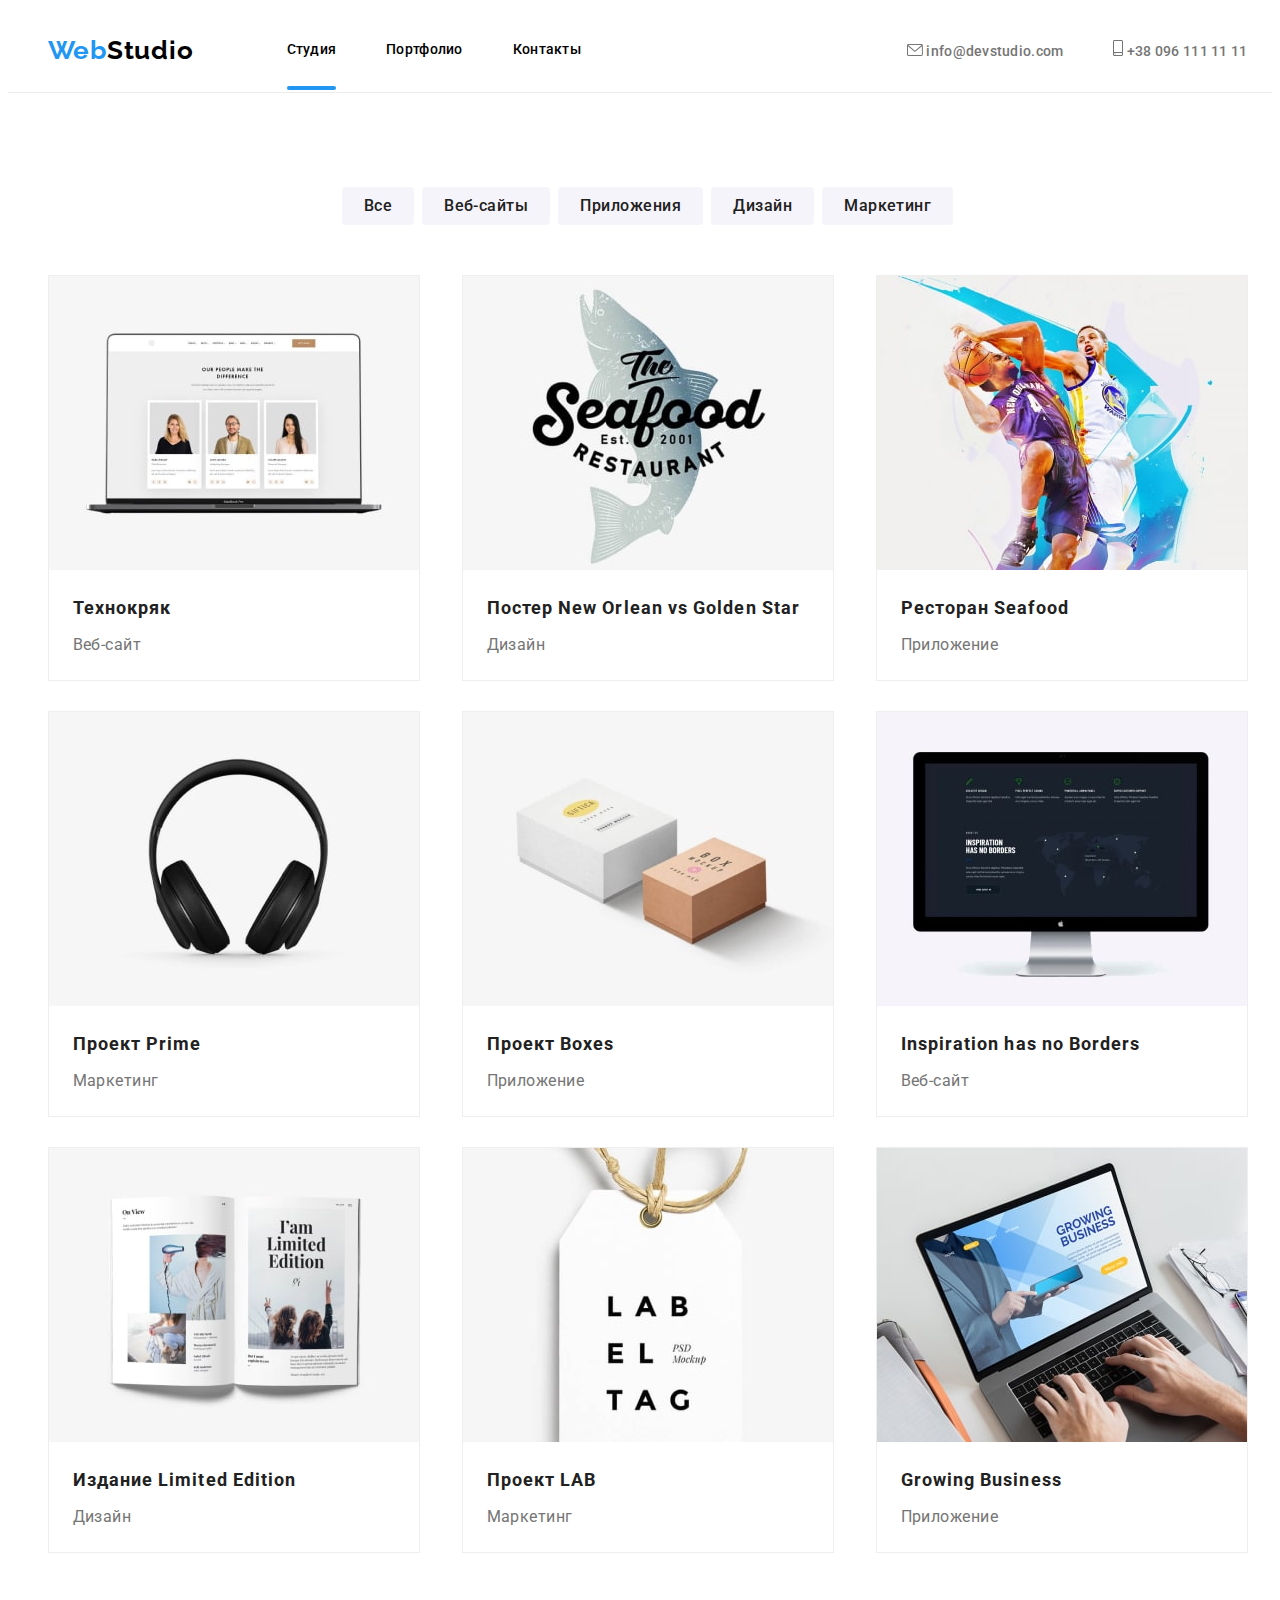
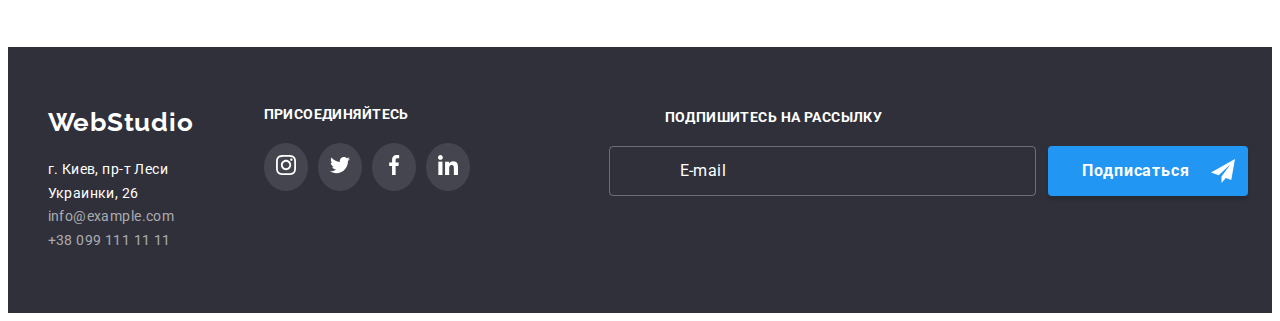
==== portfolio.html @ b71cc984 "Start" ====
<!DOCTYPE html>
<html lang="ru">
  <head>
    <meta charset="UTF-8" />
    <meta http-equiv="X-UA-Compatible" content="IE=edge" />
    <meta name="viewport" content="width=device-width, initial-scale=1.0" />
    <link
      rel="stylesheet"
      href="https://cdnjs.cloudflare.com/ajax/libs/modern-normalize/1.1.0/modern-normalize.min.css"
      integrity="sha512-wpPYUAdjBVSE4KJnH1VR1HeZfpl1ub8YT/NKx4PuQ5NmX2tKuGu6U/JRp5y+Y8XG2tV+wKQpNHVUX03MfMFn9Q=="
      crossorigin="anonymous"
      referrerpolicy="no-referrer"
    />
    <link rel="stylesheet" href="./css/styles.css" />
    <link rel="preconnect" href="https://fonts.googleapis.com" />
    <link rel="preconnect" href="https://fonts.gstatic.com" crossorigin />
    <link
      href="https://fonts.googleapis.com/css2?family=Raleway:wght@700&family=Roboto:wght@400;500;700;900&display=swap"
      rel="stylesheet"
    />
    <title>Портфолио</title>
  </head>
  <body>
    <!-- Header -->
    <header class="header">
      <div class="container header__container">
        <nav class="site-nav">
          <a href="./index.html" lang="en" class="logo link header__logo--head"
            ><span class="header__logo--web">Web</span>Studio</a
          >
          <ul class="list site-nav__list">
            <li class="site-nav__item">
              <a
                href="./index.html"
                class="link site-nav__link site-nav__link--current"
                >Студия</a
              >
            </li>
            <li class="site-nav__item">
              <a href="./portfolio.html" class="link site-nav__link"
                >Портфолио</a
              >
            </li>
            <li class="site-nav__item">
              <a href="" class="link site-nav__link">Контакты</a>
            </li>
          </ul>
        </nav>
        <ul class="list contact-list">
          <li class="contact-list__item">
            <a href="mailto:info@devstudio.com" class="link contact-list__link"
              ><svg class="contact-list__icon" width="16px" height="12px">
                <use href="./images/icons.svg#icon-envelope"></use>
              </svg>
              info@devstudio.com</a
            >
          </li>
          <li class="contact-list__item">
            <a href="tel:+380961111111" class="link contact-list__link"
              ><svg class="contact-list__icon" width="10px" height="16px">
                <use href="./images/icons.svg#icon-smartphone"></use>
              </svg>
              +38 096 111 11 11</a
            >
          </li>
        </ul>
      </div>
    </header>
    <main>
      <!-- Works -->
      <h1 hidden>Наши работы</h1>
      <section class="projects section">
        <div class="container">
          <ul class="list button-list">
            <li class="item">
              <button type="button" class="projects-btn">Все</button>
            </li>
            <li class="item">
              <button type="button" class="projects-btn">Веб-сайты</button>
            </li>
            <li class="item">
              <button type="button" class="projects-btn">Приложения</button>
            </li>
            <li class="item">
              <button type="button" class="projects-btn">Дизайн</button>
            </li>
            <li class="item">
              <button type="button" class="projects-btn">Маркетинг</button>
            </li>
          </ul>
          <ul class="list projects-list">
            <li class="item">
              <div class="projects-overlay">
                <img
                  class="projects-img"
                  src="./images/port1.jpg"
                  alt="Технокряк"
                  width="370"
                />
                <p class="projects-top-text">
                  Технокряк это современная площадка распространения
                  коронавируса. Компании используют эту платформу для цифрового
                  шпионажа и атак на защищённые сервера конкурентов.
                </p>
              </div>
              <h2 class="projects-title">Технокряк</h2>
              <p class="projects-description">Веб-сайт</p>
            </li>
            <li class="item">
              <div class="projects-overlay">
                <img
                  class="projects-img"
                  src="./images/port2.jpg"
                  alt="Технокряк"
                  width="370"
                />
                <p class="projects-top-text">
                  Технокряк это современная площадка распространения
                  коронавируса. Компании используют эту платформу для цифрового
                  шпионажа и атак на защищённые сервера конкурентов.
                </p>
              </div>
              <h2 class="projects-title">Постер New Orlean vs Golden Star</h2>
              <p class="projects-description">Дизайн</p>
            </li>
            <li class="item">
              <div class="projects-overlay">
                <img
                  class="projects-img"
                  src="./images/port3.jpg"
                  alt="Технокряк"
                  width="370"
                />
                <p class="projects-top-text">
                  Технокряк это современная площадка распространения
                  коронавируса. Компании используют эту платформу для цифрового
                  шпионажа и атак на защищённые сервера конкурентов.
                </p>
              </div>
              <h2 class="projects-title">Ресторан Seafood</h2>
              <p class="projects-description">Приложение</p>
            </li>
            <li class="item">
              <div class="projects-overlay">
                <img
                  class="projects-img"
                  src="./images/port4.jpg"
                  alt="Технокряк"
                  width="370"
                />
                <p class="projects-top-text">
                  Технокряк это современная площадка распространения
                  коронавируса. Компании используют эту платформу для цифрового
                  шпионажа и атак на защищённые сервера конкурентов.
                </p>
              </div>
              <h2 class="projects-title">Проект Prime</h2>
              <p class="projects-description">Маркетинг</p>
            </li>
            <li class="item">
              <div class="projects-overlay">
                <img
                  class="projects-img"
                  src="./images/port5.jpg"
                  alt="Технокряк"
                  width="370"
                />
                <p class="projects-top-text">
                  Технокряк это современная площадка распространения
                  коронавируса. Компании используют эту платформу для цифрового
                  шпионажа и атак на защищённые сервера конкурентов.
                </p>
              </div>
              <h2 class="projects-title">Проект Boxes</h2>
              <p class="projects-description">Приложение</p>
            </li>
            <li class="item">
              <div class="projects-overlay">
                <img
                  class="projects-img"
                  src="./images/port6.jpg"
                  alt="Технокряк"
                  width="370"
                />
                <p class="projects-top-text">
                  Технокряк это современная площадка распространения
                  коронавируса. Компании используют эту платформу для цифрового
                  шпионажа и атак на защищённые сервера конкурентов.
                </p>
              </div>
              <h2 class="projects-title">Inspiration has no Borders</h2>
              <p class="projects-description">Веб-сайт</p>
            </li>
            <li class="item">
              <div class="projects-overlay">
                <img
                  class="projects-img"
                  src="./images/port7.jpg"
                  alt="Технокряк"
                  width="370"
                />
                <p class="projects-top-text">
                  Технокряк это современная площадка распространения
                  коронавируса. Компании используют эту платформу для цифрового
                  шпионажа и атак на защищённые сервера конкурентов.
                </p>
              </div>
              <h2 class="projects-title">Издание Limited Edition</h2>
              <p class="projects-description">Дизайн</p>
            </li>
            <li class="item">
              <div class="projects-overlay">
                <img
                  class="projects-img"
                  src="./images/port8.jpg"
                  alt="Технокряк"
                  width="370"
                />
                <p class="projects-top-text">
                  Технокряк это современная площадка распространения
                  коронавируса. Компании используют эту платформу для цифрового
                  шпионажа и атак на защищённые сервера конкурентов.
                </p>
              </div>
              <h2 class="projects-title">Проект LAB</h2>
              <p class="projects-description">Маркетинг</p>
            </li>
            <li class="item">
              <div class="projects-overlay">
                <img
                  class="projects-img"
                  src="./images/port9.jpg"
                  alt="Технокряк"
                  width="370"
                />
                <p class="projects-top-text">
                  Технокряк это современная площадка распространения
                  коронавируса. Компании используют эту платформу для цифрового
                  шпионажа и атак на защищённые сервера конкурентов.
                </p>
              </div>
              <h2 class="projects-title">Growing Business</h2>
              <p class="projects-description">Приложение</p>
            </li>
          </ul>
        </div>
      </section>
    </main>

    <!-- Footer -->
    <footer class="footer-section">
      <div class="container footer-container">
        <div>
          <a href="./index.html" class="logo link logo-footer"
            ><span class="logo-web">Web</span>Studio</a
          >
          <address>
            <div class="footer-address">г. Киев, пр-т Леси Украинки, 26</div>
            <a href="mailto:info@example.com" class="link footer-contacts"
              >info@example.com</a
            ><br />
            <a href="tel:+380991111111" class="link footer-contacts"
              >+38 099 111 11 11</a
            >
          </address>
        </div>
        <div class="footer-social">
          <p class="social-net-pre-text">Присоединяйтесь</p>
          <ul class="list footer-social-net-list">
            <li class="item">
              <a href="" class="link" target="blank" rel="nofollow noreferrer">
                <svg class="footer-social-net" width="20px" height="20px">
                  <use href="./images/icons.svg#icon-instagram"></use>
                </svg>
              </a>
            </li>
            <li class="item">
              <a href="" class="link" target="blank" rel="nofollow noreferrer">
                <svg class="footer-social-net" width="20px" height="20px">
                  <use href="./images/icons.svg#icon-twitter"></use>
                </svg>
              </a>
            </li>
            <li class="item">
              <a href="" class="link" target="blank" rel="nofollow noreferrer">
                <svg class="footer-social-net" width="20px" height="20px">
                  <use href="./images/icons.svg#icon-facebook"></use>
                </svg>
              </a>
            </li>
            <li class="item">
              <a href="" class="link" target="blank" rel="nofollow noreferrer">
                <svg class="footer-social-net" width="20px" height="20px">
                  <use href="./images/icons.svg#icon-linkedin"></use>
                </svg>
              </a>
            </li>
          </ul>
        </div>
        <form action="/" class="footer-form">
          <b class="subscribe-title">Подпишитесь на рассылку</b>
          <div class="subscribe-area">
            <input
              class="subscribe-input"
              type="text"
              name="subscribe-text"
              id="subscribe-text"
            />
            <label class="subscribe-label" for="subscribe-text">E-mail</label>
            <button class="subscribe-btn" type="submit">
              Подписаться
              <svg class="subscribe-btn-icon" width="24px" height="24px">
                <use href="./images/icons.svg#icon-send"></use>
              </svg>
            </button>
          </div>
        </form>
      </div>
    </footer>
  </body>
</html>
---- css/styles.css ----
:root {
  --accent-color: #2196f3;
  --secondary-title-color: #212121;
  --main-title-color: #ffffff;
  --main-text-color: #757575;
  --button-color: #f5f4fa;
}
.list {
  list-style: none;
}
.link {
  text-decoration: none;
}
h1,
h2,
h3,
h4,
h5,
h6,
p {
  margin-top: 0;
  margin-bottom: 0;
}
ul {
  margin-top: 0;
  margin-bottom: 0;
  padding-left: 0;
  padding-right: 0;
}
body {
  font-family: "Roboto", "BlinkMacSystemFont", "Segoe UI", "Ubuntu", "Open Sans",
    sans-serif;
  background-color: #ffffff;
}
.logo {
  font-family: "Raleway";
  font-weight: 700;
  font-size: 26px;
  line-height: 1.19;
  letter-spacing: 0.03em;
}
.section {
  padding-bottom: 94px;
  padding-top: 94px;
}
.container {
  width: 1200px;
  padding-left: 15px;
  padding-left: 15px;
  margin: 0 auto;
}

/* Header */
.header {
  background-color: #ffffff;
  border-bottom: 1px solid #ececec;
}
.header__container {
  display: flex;
}
.header__logo--web {
  color: #2196f3;
}
.header__logo--head {
  margin-right: 93px;
  color: #000000;
}
.site-nav__item:not(:last-child) {
  margin-right: 50px;
}
.site-nav {
  display: flex;
  align-items: center;
}
.site-nav__link {
  display: block;
  padding-top: 32px;
  padding-bottom: 32px;
}
.site-nav__list {
  position: relative;
  display: flex;
}
.site-nav__list:not(:last-child) {
  margin-right: 50px;
}
.contact-list {
  display: flex;
  align-items: center;
  margin-left: auto;
}
.contact-list__item {
  display: block;
  margin-left: 50px;
  padding-top: 32px;
  padding-bottom: 32px;
}
.contact-list__icon {
  fill: currentColor;
  transition-property: fill;
  transition-duration: 250ms;
  transition-timing-function: cubic-bezier(0.4, 0, 0.2, 1);
}
.contact-list__icon:hover,
.contact-list__icon:focus {
  fill: var(--accent-color);
}
.site-nav__link {
  position: relative;
  font-weight: 500;
  font-size: 14px;
  line-height: 1.14;
  letter-spacing: 0.02em;
  color: var(--first-title-color);
  transition-property: color;
  transition-duration: 250ms;
  transition-timing-function: cubic-bezier(0.4, 0, 0.2, 1);
}
.site-nav__link--current::after {
  content: "";
  position: absolute;
  bottom: 0;
  display: block;
  width: 100%;
  height: 4px;
  border-radius: 2px;
  background-color: #2196f3;
}
.site-nav__link:hover,
.site-nav__link:focus {
  color: var(--accent-color);
}

.contact-list__link {
  font-weight: 500;
  font-size: 14px;
  line-height: 1.14;
  letter-spacing: 0.02em;
  color: var(--main-text-color);
  transition-property: color;
  transition-duration: 250ms;
  transition-timing-function: cubic-bezier(0.4, 0, 0.2, 1);
}
.contact-list__link:hover,
.contact-list__link:focus {
  color: var(--accent-color);
}

/* Hero */
.hero-section {
  padding-top: 200px;
  padding-bottom: 200px;
  background-size: 1600px;
  background-position: center;
  background-color: #2f303a;
  background-image: linear-gradient(
      rgba(47, 48, 58, 0.4),
      rgba(47, 48, 58, 0.4)
    ),
    url("../images/main-background.jpg");
}
.hero-title {
  font-weight: 900;
  font-size: 44px;
  line-height: 1.36;
  text-align: center;
  letter-spacing: 0.06em;
  text-transform: uppercase;
  color: var(--main-title-color);
}
.main-btn {
  display: flex;
  align-items: center;
  justify-content: center;
  margin: auto;
  margin-top: 30px;
  padding-top: 10px;
  padding-bottom: 10px;
  padding-left: 32px;
  padding-right: 32px;
  font-family: inherit;
  font-weight: 700;
  font-size: 16px;
  line-height: 1.87;
  text-align: center;
  letter-spacing: 0.06em;
  color: #ffffff;
  background-color: #2196f3;
  border-radius: 4px;
  border: none;
  cursor: pointer;
}

/* Advantages */
.advantages-title {
  margin-top: 30px;
  font-weight: 700;
  font-size: 14px;
  line-height: 1.14;
  letter-spacing: 0.03em;
  text-transform: uppercase;
  color: var(--secondary-title-color);
}
.advantages-text {
  margin-top: 10px;
  font-size: 14px;
  line-height: 1.71;
  letter-spacing: 0.03em;
  color: var(--main-text-color);
}
.item-background {
  padding: 25px 100px;
  background-size: 270px 120px;
  background-color: #f5f4fa;
}
.about-list {
  display: flex;
}
.about-list .item:not(:last-child) {
  margin-right: 30px;
}

/* Examples */
.examples-section {
  padding-top: 0;
  margin-top: 0;
}
.examples-title,
.team-title {
  font-weight: 700;
  font-size: 36px;
  line-height: 1.17;
  text-align: center;
  letter-spacing: 0.03em;
  color: var(--secondary-title-color);
}
.examples-list {
  display: flex;
  margin-top: 50px;
}
.examples-list .item:not(:last-child) {
  margin-right: 30px;
}
.examples-list > .item {
  position: relative;
}
.examples-img {
  display: block;
}
.examples-top-text {
  position: absolute;
  bottom: 0;
  width: 100%;
  padding: 27px 83px;
  font-style: 700;
  font-size: 14px;
  line-height: 1.14;
  text-align: center;
  letter-spacing: 0.03em;
  text-transform: uppercase;
  color: #ffffff;
  background-color: rgba(47, 48, 58, 0.8);
}

/* Our team */
.team-section {
  background-color: #f5f4fa;
}
.team-list {
  display: flex;
  margin-top: 50px;
}
.team-list > .item:not(:last-child) {
  margin-right: 30px;
}
.team-list > .item {
  background-color: #ffffff;
  border: 1px solid #ffffff;
  border-bottom-left-radius: 4px;
  border-bottom-right-radius: 4px;
  box-shadow: 0px 2px 1px rgba(0, 0, 0, 0.2), 0px 1px 1px rgba(0, 0, 0, 0.14),
    0px 1px 3px rgba(0, 0, 0, 0.12);
}
.team-name {
  padding-top: 30px;
  font-weight: 500;
  font-size: 16px;
  line-height: 1.19;
  text-align: center;
  letter-spacing: 0.03em;
  color: var(--secondary-title-color);
}
.team-job {
  padding-top: 10px;
  padding-bottom: 16px;
  font-size: 16px;
  line-height: 1.18;
  text-align: center;
  letter-spacing: 0.03em;
  color: var(--main-text-color);
}
.social-net-list {
  display: flex;
  justify-content: center;
  padding-left: 32px;
  padding-right: 32px;
  padding-bottom: 30px;
}
.social-net-list > .item:not(:last-child) {
  margin-right: 10px;
}
.social-net {
  fill: #afb1b8;
  transition-property: fill;
  transition-duration: 250ms;
  transition-timing-function: cubic-bezier(0.4, 0, 0.2, 1);
}
.social-net:hover,
.social-net:focus {
  fill: #ffffff;
}
.social-net-link {
  display: flex;
  justify-content: center;
  align-items: center;
  width: 44px;
  height: 44px;
  border-radius: 50%;
  transition-property: background-color;
  transition-duration: 250ms;
  transition-timing-function: cubic-bezier(0.4, 0, 0.2, 1);
}
.social-net-link:hover,
.social-net-link:focus {
  background-color: var(--accent-color);
}

/* Our clients */
.clients-title {
  font-style: 700;
  font-size: 36px;
  line-height: 1.17;
  text-align: center;
  letter-spacing: 0.03em;
  color: var(--secondary-title-color);
}
.clients-list {
  display: flex;
  justify-content: center;
  margin-top: 50px;
}
.clients-list > .item {
  padding: 16px 32px;
  border: 1px solid #afb1b8;
  border-radius: 4px;
  transition-property: border;
  transition-duration: 250ms;
  transition-timing-function: (0.4, 0, 0.2, 1);
}
.clients-list > .item:not(:last-child) {
  margin-right: 30px;
}
.clients-icon {
  fill: #afb1b8;
  transition-property: fill;
  transition-duration: 250ms;
  transition-timing-function: cubic-bezier(0.4, 0, 0.2, 1);
  cursor: pointer;
}
.clients-list > .item:hover,
.clients-list > .item:focus {
  border: 1px solid var(--accent-color);
}
.clients-icon:hover,
.clients-icon:focus {
  fill: var(--accent-color);
}

/* Footer */
.footer-section {
  background-color: #2f303a;
}
.footer-container {
  display: flex;
  padding-top: 60px;
  padding-bottom: 60px;
}
.logo-footer {
  display: block;
  margin-bottom: 20px;
  color: #ffffff;
}
.footer-contacts {
  margin-top: 9px;
  font-style: normal;
  font-size: 14px;
  line-height: 1.71;
  letter-spacing: 0.03em;
  color: rgba(255, 255, 255, 0.6);
}
.footer-address {
  font-style: normal;
  font-size: 14px;
  line-height: 1.71;
  letter-spacing: 0.03em;
  color: #ffffff;
}
.social-net-pre-text {
  font-weight: 700;
  font-size: 14px;
  line-height: 1.14;
  text-transform: uppercase;
  letter-spacing: 0.03em;
  color: #ffffff;
}
.footer-social {
  margin-left: 70px;
}
.footer-social-net-list {
  display: flex;
  justify-content: center;
  margin-top: 20px;
}
.footer-social-net-list > .item:not(:last-child) {
  margin-right: 10px;
}
.footer-social-net {
  fill: #ffffff;
}
.footer-social-net-list > .item > .link {
  display: block;
  max-width: 44px;
  max-height: 44px;
  padding: 12px;
  background-color: rgba(255, 255, 255, 0.1);
  border-radius: 50%;
  transition-property: background-color;
  transition-duration: 250ms;
  transition-timing-function: cubic-bezier(0.4, 0, 0.2, 1);
}
.footer-social-net-list > .item > .link:hover,
.footer-social-net-list > .item > .link:focus {
  background-color: var(--accent-color);
}
.footer-form {
  width: 100%;
}
.subscribe-area {
  position: relative;
  display: flex;
  justify-content: flex-end;
  margin-top: 20px;
}
.subscribe-title {
  margin-left: 195px;
  font-size: 14px;
  text-transform: uppercase;
  line-height: 1.14;
  letter-spacing: 0.03em;
  color: #ffffff;
}
.subscribe-label {
  position: absolute;
  top: 50%;
  left: 210px;
  transform: translateY(-50%);
  font-size: 16px;
  line-height: 1.25;
  letter-spacing: 0.03em;
  color: #ffffff;
}
.subscribe-area input {
  width: 358px;
  background-color: inherit;
  border-style: inset;
  border: 1px solid rgba(255, 255, 255, 0.3);
  border-radius: 4px;
  padding-left: 65px;
  outline: none;
}
.subscribe-btn {
  position: relative;
  justify-content: center;
  width: 200px;
  height: 50px;
  margin-left: 12px;
  padding-top: 10px;
  padding-bottom: 10px;
  padding-right: 29px;
  font-family: inherit;
  font-weight: 700;
  font-size: 16px;
  line-height: 1.87;
  text-align: center;
  letter-spacing: 0.06em;
  color: #ffffff;
  background-color: #2196f3;
  border-radius: 4px;
  border: none;
  cursor: pointer;
  box-shadow: 0px 4px 4px rgba(0, 0, 0, 0.15);
}
.subscribe-btn-icon {
  position: absolute;
  top: 50%;
  right: 13px;
  transform: translateY(-50%);
  fill: #ffffff;
}

/* Main section in portfolio */
.projects-btn {
  display: inline-block;
  padding: 6px 22px;
  font-family: inherit;
  font-weight: 500;
  font-size: 16px;
  line-height: 1.62;
  text-align: center;
  letter-spacing: 0.03em;
  color: #212121;
  background-color: var(--button-color);
  cursor: pointer;
  border: none;
  border-radius: 4px;
  transition-property: background-color, color, box-shadow;
  transition-duration: 250ms;
  transition-timing-function: cubic-bezier(0.4, 0, 0.2, 1);
}
.projects-btn:hover,
.projects-btn:focus {
  color: #ffffff;
  background-color: var(--accent-color);
  box-shadow: 0px 2px 2px rgba(0, 0, 0, 0.12), 0px 1px 2px rgba(0, 0, 0, 0.08),
    0px 3px 1px rgba(0, 0, 0, 0.1);
}
.button-list {
  display: flex;
  justify-content: center;
  margin-bottom: 50px;
}
.button-list .item:not(:last-child) {
  margin-right: 8px;
}
.projects-list {
  display: flex;
  flex-wrap: wrap;
  justify-content: space-between;
}
.projects-list .item .projects-img {
  display: block;
}
.projects-list .item {
  border: 1px solid #eeeeee;
  transition-property: box-shadow;
  transition-duration: 250ms;
  transition-timing-function: cubic-bezier(0.4, 0, 0.2, 1);
  cursor: pointer;
}
.projects-list .item:nth-child(-n + 6) {
  margin-bottom: 30px;
}
.projects-title {
  padding-top: 20px;
  padding-bottom: 4px;
  padding-left: 24px;
  font-weight: 700;
  font-size: 18px;
  line-height: 2;
  letter-spacing: 0.06em;
  color: var(--secondary-title-color);
}
.projects-description {
  padding-bottom: 20px;
  padding-left: 24px;
  font-size: 16px;
  line-height: 1.87;
  letter-spacing: 0.03em;
  color: var(--main-text-color);
}
.projects-overlay {
  position: relative;
  overflow: hidden;
}
.projects-top-text {
  position: absolute;
  top: 0;
  left: 0;
  height: 100%;
  padding: 63px 24px;
  background-color: rgba(33, 150, 243, 0.9);
  color: #ffffff;
  font-size: 18px;
  line-height: 1.56;
  overflow: hidden;
  transform: translateY(100%);
  transition-property: transform;
  transition-duration: 250ms;
  transition-timing-function: cubic-bezier(0.4, 0, 0.2, 1);
}
.projects-list .item:hover,
.projects-list .item:focus {
  box-shadow: 1px 4px 6px rgba(0, 0, 0, 0.16), 0px 4px 4px rgba(0, 0, 0, 0.06),
    0px 1px 1px rgba(0, 0, 0, 0.12);
}
.projects-list .item:hover .projects-top-text,
.projects-list .item:focus .projects-top-text {
  transform: translateY(0%);
}

/* Modal window */
.backdrop {
  position: fixed;
  top: 0;
  width: 100vw;
  height: 100vh;
  background-color: rgba(0, 0, 0, 0.1);
  transition-property: opacity, visibility;
  transition-duration: 250ms;
  transition-timing-function: cubic-bezier(0.4, 0, 0.2, 1);
}
.modal-window {
  position: absolute;
  left: 50%;
  top: 50%;
  width: 528px;
  min-height: 581px;
  padding: 40px;
  background-color: #ffffff;
  border-radius: 4px;
  transform: translate(-50%, -50%);
}
.modal-btn {
  position: absolute;
  right: 8px;
  top: 8px;
  width: 30px;
  height: 30px;
  border: 1px solid rgba(0, 0, 0, 0.1);
  background-color: #ffffff;
  border-radius: 50%;
}
.modal-btn > .icon {
  position: absolute;
  left: 50%;
  top: 50%;
  transform: translate(-50%, -50%);
  cursor: pointer;
}
.modal-btn > .icon:hover {
  fill: var(--accent-color);
}
.backdrop.is-hidden {
  opacity: 0;
  visibility: hidden;
  pointer-events: none;
}
.form-title {
  font-size: 20px;
  line-height: 1.15;
  text-align: center;
  letter-spacing: 0.03em;
  color: #212121;
}
.form-field {
  position: relative;
  display: flex;
  flex-direction: column;
  width: 100%;
  padding-top: 10px;
}
.form-field input {
  margin: 0;
  padding: 11px 42px;
  border: 1px solid rgba(33, 33, 33, 0.2);
  border-radius: 4px;
  transition: border 250ms cubic-bezier(0.4, 0, 0.2, 1);
}
.form-label {
  font-size: 12px;
  line-height: 1.17;
  letter-spacing: 0.01em;
  color: #757575;
}
.form-field label {
  margin-bottom: 4px;
}
.form-field .comment-area::placeholder {
  padding-top: 12px;
  font-size: 12px;
  line-height: 1.17px;
  letter-spacing: 0.01em;
  color: rgba(117, 117, 117, 0.5);
}
.form-field > .icon {
  position: absolute;
  top: 50%;
  left: 15px;
  transform: translateY(50%);
  fill: #212121;
  transition: fill 250ms cubic-bezier(0.4, 0, 0.2, 1);
}
.comment-area {
  width: 448px;
  min-height: 120px;
  padding: 12px 16px;
  font-size: 14px;
  line-height: 1.14;
  letter-spacing: 0.01em;
  color: rgba(117, 117, 117, 0.5);
  vertical-align: top;
  border: 1px solid rgba(33, 33, 33, 0.2);
  border-radius: 4px;
  transition: border 250ms cubic-bezier(0.4, 0, 0.2, 1);
}
.form-field:focus-within .comment-area {
  border: 1px solid #2196f3;
  outline: none;
}
.agreement {
  display: inline-block;
  margin-top: 20px;
  margin-left: 8px;
  font-size: 14px;
  line-height: 1.71;
  letter-spacing: 0.03em;
  color: #757575;
}
.conditions {
  color: #2196f3;
  text-decoration: underline;
  cursor: pointer;
}
.submit-btn {
  position: relative;
  display: flex;
  align-items: center;
  justify-content: center;
  margin: auto;
  margin-top: 30px;
  padding: 10px 55px;
  font-family: inherit;
  font-weight: 700;
  font-size: 16px;
  line-height: 1.87;
  text-align: center;
  letter-spacing: 0.06em;
  color: #ffffff;
  background-color: #2196f3;
  border-radius: 4px;
  border: none;
  cursor: pointer;
  box-shadow: 0px 4px 4px rgba(0, 0, 0, 0.15);
  transition: background-color 250ms cubic-bezier(0.4, 0, 0.2, 1);
}
.submit-btn:hover,
.submit-btn:focus {
  background-color: #188ce8;
}
.form-input:focus {
  cursor: pointer;
}
.form-field:focus-within > .icon {
  fill: var(--accent-color);
  cursor: pointer;
}
.form-field:focus-within .form-input {
  border: 1px solid #2196f3;
  outline: none;
}
.checkbox {
  -webkit-appearance: none;
  -moz-appearance: none;
  appearance: none;
}
.agreement {
  display: flex;
  align-items: center;
}
.icon-inactive {
  display: inline-block;
  width: 16px;
  height: 15px;
  margin-right: 7px;
  border: 2px solid #212121;
  box-shadow: 0px 4px 4px rgba(0, 0, 0, 0.25);
  border-radius: 2px;
}
.checkbox:checked + .icon-inactive {
  background-color: var(--accent-color);
  border-color: var(--accent-color);
  background-image: url("../images/icon-check.svg");
  background-size: contain;
  background-origin: border-box;
}
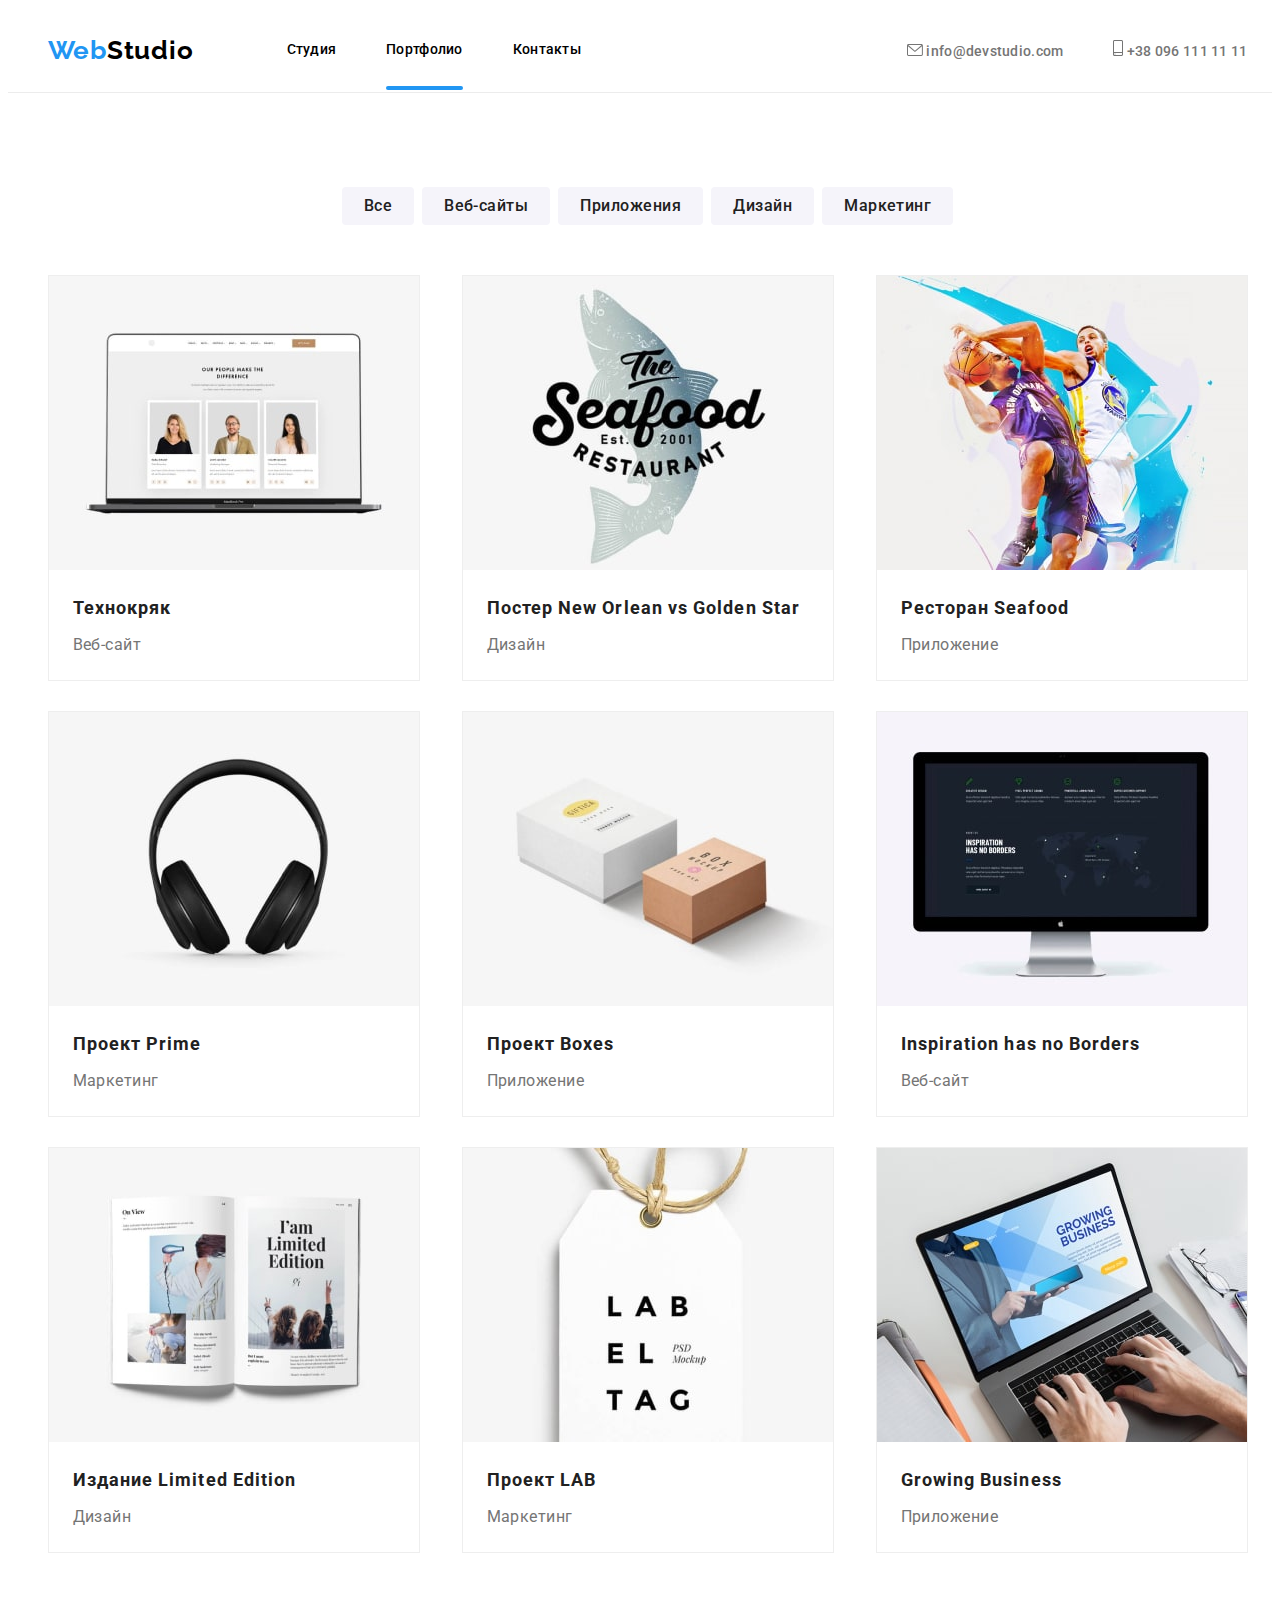
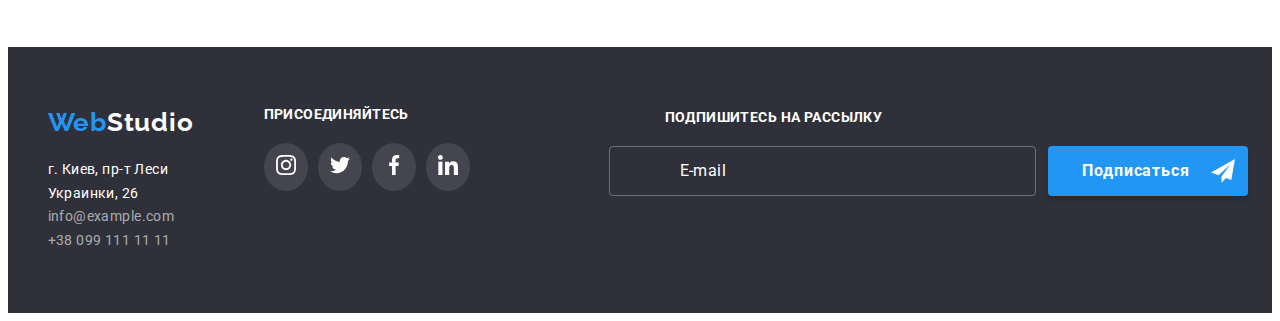
==== commit c073a670: "end of renaming in portfolio" ====
--- a/portfolio.html
+++ b/portfolio.html
@@ -23,21 +23,21 @@
   <body>
     <!-- Header -->
     <header class="header">
-      <div class="container header__container">
+      <div class="container container--header">
         <nav class="site-nav">
           <a href="./index.html" lang="en" class="logo link header__logo--head"
-            ><span class="header__logo--web">Web</span>Studio</a
+            ><span class="logo--web">Web</span>Studio</a
           >
           <ul class="list site-nav__list">
             <li class="site-nav__item">
-              <a
-                href="./index.html"
+              <a href="./index.html" class="link site-nav__link site-nav__link"
+                >Студия</a
+              >
+            </li>
+            <li class="site-nav__item">
+              <a
+                href="./portfolio.html"
                 class="link site-nav__link site-nav__link--current"
-                >Студия</a
-              >
-            </li>
-            <li class="site-nav__item">
-              <a href="./portfolio.html" class="link site-nav__link"
                 >Портфолио</a
               >
             </li>
@@ -69,178 +69,180 @@
     <main>
       <!-- Works -->
       <h1 hidden>Наши работы</h1>
-      <section class="projects section">
+      <section class="section projects">
         <div class="container">
           <ul class="list button-list">
-            <li class="item">
-              <button type="button" class="projects-btn">Все</button>
-            </li>
-            <li class="item">
-              <button type="button" class="projects-btn">Веб-сайты</button>
-            </li>
-            <li class="item">
-              <button type="button" class="projects-btn">Приложения</button>
-            </li>
-            <li class="item">
-              <button type="button" class="projects-btn">Дизайн</button>
-            </li>
-            <li class="item">
-              <button type="button" class="projects-btn">Маркетинг</button>
+            <li class="button-list__item">
+              <button type="button" class="button-list__btn">Все</button>
+            </li>
+            <li class="button-list__item">
+              <button type="button" class="button-list__btn">Веб-сайты</button>
+            </li>
+            <li class="button-list__item">
+              <button type="button" class="button-list__btn">Приложения</button>
+            </li>
+            <li class="button-list__item">
+              <button type="button" class="button-list__btn">Дизайн</button>
+            </li>
+            <li class="button-list__item">
+              <button type="button" class="button-list__btn">Маркетинг</button>
             </li>
           </ul>
           <ul class="list projects-list">
-            <li class="item">
-              <div class="projects-overlay">
-                <img
-                  class="projects-img"
+            <li class="projects-list__item">
+              <div class="projects-list__overlay">
+                <img
+                  class="projects-list__img"
                   src="./images/port1.jpg"
                   alt="Технокряк"
                   width="370"
                 />
-                <p class="projects-top-text">
-                  Технокряк это современная площадка распространения
-                  коронавируса. Компании используют эту платформу для цифрового
-                  шпионажа и атак на защищённые сервера конкурентов.
-                </p>
-              </div>
-              <h2 class="projects-title">Технокряк</h2>
-              <p class="projects-description">Веб-сайт</p>
-            </li>
-            <li class="item">
-              <div class="projects-overlay">
-                <img
-                  class="projects-img"
+                <p class="projects-list__text">
+                  Технокряк это современная площадка распространения
+                  коронавируса. Компании используют эту платформу для цифрового
+                  шпионажа и атак на защищённые сервера конкурентов.
+                </p>
+              </div>
+              <h2 class="projects-list__title">Технокряк</h2>
+              <p class="projects-list__description">Веб-сайт</p>
+            </li>
+            <li class="projects-list__item">
+              <div class="projects-list__overlay">
+                <img
+                  class="projects-list__img"
                   src="./images/port2.jpg"
                   alt="Технокряк"
                   width="370"
                 />
-                <p class="projects-top-text">
-                  Технокряк это современная площадка распространения
-                  коронавируса. Компании используют эту платформу для цифрового
-                  шпионажа и атак на защищённые сервера конкурентов.
-                </p>
-              </div>
-              <h2 class="projects-title">Постер New Orlean vs Golden Star</h2>
-              <p class="projects-description">Дизайн</p>
-            </li>
-            <li class="item">
-              <div class="projects-overlay">
-                <img
-                  class="projects-img"
+                <p class="projects-list__text">
+                  Технокряк это современная площадка распространения
+                  коронавируса. Компании используют эту платформу для цифрового
+                  шпионажа и атак на защищённые сервера конкурентов.
+                </p>
+              </div>
+              <h2 class="projects-list__title">
+                Постер New Orlean vs Golden Star
+              </h2>
+              <p class="projects-list__description">Дизайн</p>
+            </li>
+            <li class="projects-list__item">
+              <div class="projects-list__overlay">
+                <img
+                  class="projects-list__img"
                   src="./images/port3.jpg"
                   alt="Технокряк"
                   width="370"
                 />
-                <p class="projects-top-text">
-                  Технокряк это современная площадка распространения
-                  коронавируса. Компании используют эту платформу для цифрового
-                  шпионажа и атак на защищённые сервера конкурентов.
-                </p>
-              </div>
-              <h2 class="projects-title">Ресторан Seafood</h2>
-              <p class="projects-description">Приложение</p>
-            </li>
-            <li class="item">
-              <div class="projects-overlay">
-                <img
-                  class="projects-img"
+                <p class="projects-list__text">
+                  Технокряк это современная площадка распространения
+                  коронавируса. Компании используют эту платформу для цифрового
+                  шпионажа и атак на защищённые сервера конкурентов.
+                </p>
+              </div>
+              <h2 class="projects-list__title">Ресторан Seafood</h2>
+              <p class="projects-list__description">Приложение</p>
+            </li>
+            <li class="projects-list__item">
+              <div class="projects-list__overlay">
+                <img
+                  class="projects-list__img"
                   src="./images/port4.jpg"
                   alt="Технокряк"
                   width="370"
                 />
-                <p class="projects-top-text">
-                  Технокряк это современная площадка распространения
-                  коронавируса. Компании используют эту платформу для цифрового
-                  шпионажа и атак на защищённые сервера конкурентов.
-                </p>
-              </div>
-              <h2 class="projects-title">Проект Prime</h2>
-              <p class="projects-description">Маркетинг</p>
-            </li>
-            <li class="item">
-              <div class="projects-overlay">
-                <img
-                  class="projects-img"
+                <p class="projects-list__text">
+                  Технокряк это современная площадка распространения
+                  коронавируса. Компании используют эту платформу для цифрового
+                  шпионажа и атак на защищённые сервера конкурентов.
+                </p>
+              </div>
+              <h2 class="projects-list__title">Проект Prime</h2>
+              <p class="projects-list__description">Маркетинг</p>
+            </li>
+            <li class="projects-list__item">
+              <div class="projects-list__overlay">
+                <img
+                  class="projects-list__img"
                   src="./images/port5.jpg"
                   alt="Технокряк"
                   width="370"
                 />
-                <p class="projects-top-text">
-                  Технокряк это современная площадка распространения
-                  коронавируса. Компании используют эту платформу для цифрового
-                  шпионажа и атак на защищённые сервера конкурентов.
-                </p>
-              </div>
-              <h2 class="projects-title">Проект Boxes</h2>
-              <p class="projects-description">Приложение</p>
-            </li>
-            <li class="item">
-              <div class="projects-overlay">
-                <img
-                  class="projects-img"
+                <p class="projects-list__text">
+                  Технокряк это современная площадка распространения
+                  коронавируса. Компании используют эту платформу для цифрового
+                  шпионажа и атак на защищённые сервера конкурентов.
+                </p>
+              </div>
+              <h2 class="projects-list__title">Проект Boxes</h2>
+              <p class="projects-list__description">Приложение</p>
+            </li>
+            <li class="projects-list__item">
+              <div class="projects-list__overlay">
+                <img
+                  class="projects-list__img"
                   src="./images/port6.jpg"
                   alt="Технокряк"
                   width="370"
                 />
-                <p class="projects-top-text">
-                  Технокряк это современная площадка распространения
-                  коронавируса. Компании используют эту платформу для цифрового
-                  шпионажа и атак на защищённые сервера конкурентов.
-                </p>
-              </div>
-              <h2 class="projects-title">Inspiration has no Borders</h2>
-              <p class="projects-description">Веб-сайт</p>
-            </li>
-            <li class="item">
-              <div class="projects-overlay">
-                <img
-                  class="projects-img"
+                <p class="projects-list__text">
+                  Технокряк это современная площадка распространения
+                  коронавируса. Компании используют эту платформу для цифрового
+                  шпионажа и атак на защищённые сервера конкурентов.
+                </p>
+              </div>
+              <h2 class="projects-list__title">Inspiration has no Borders</h2>
+              <p class="projects-list__description">Веб-сайт</p>
+            </li>
+            <li class="projects-list__item">
+              <div class="projects-list__overlay">
+                <img
+                  class="projects-list__img"
                   src="./images/port7.jpg"
                   alt="Технокряк"
                   width="370"
                 />
-                <p class="projects-top-text">
-                  Технокряк это современная площадка распространения
-                  коронавируса. Компании используют эту платформу для цифрового
-                  шпионажа и атак на защищённые сервера конкурентов.
-                </p>
-              </div>
-              <h2 class="projects-title">Издание Limited Edition</h2>
-              <p class="projects-description">Дизайн</p>
-            </li>
-            <li class="item">
-              <div class="projects-overlay">
-                <img
-                  class="projects-img"
+                <p class="projects-list__text">
+                  Технокряк это современная площадка распространения
+                  коронавируса. Компании используют эту платформу для цифрового
+                  шпионажа и атак на защищённые сервера конкурентов.
+                </p>
+              </div>
+              <h2 class="projects-list__title">Издание Limited Edition</h2>
+              <p class="projects-list__description">Дизайн</p>
+            </li>
+            <li class="projects-list__item">
+              <div class="projects-list__overlay">
+                <img
+                  class="projects-list__img"
                   src="./images/port8.jpg"
                   alt="Технокряк"
                   width="370"
                 />
-                <p class="projects-top-text">
-                  Технокряк это современная площадка распространения
-                  коронавируса. Компании используют эту платформу для цифрового
-                  шпионажа и атак на защищённые сервера конкурентов.
-                </p>
-              </div>
-              <h2 class="projects-title">Проект LAB</h2>
-              <p class="projects-description">Маркетинг</p>
-            </li>
-            <li class="item">
-              <div class="projects-overlay">
-                <img
-                  class="projects-img"
+                <p class="projects-list__text">
+                  Технокряк это современная площадка распространения
+                  коронавируса. Компании используют эту платформу для цифрового
+                  шпионажа и атак на защищённые сервера конкурентов.
+                </p>
+              </div>
+              <h2 class="projects-list__title">Проект LAB</h2>
+              <p class="projects-list__description">Маркетинг</p>
+            </li>
+            <li class="projects-list__item">
+              <div class="projects-list__overlay">
+                <img
+                  class="projects-list__img"
                   src="./images/port9.jpg"
                   alt="Технокряк"
                   width="370"
                 />
-                <p class="projects-top-text">
-                  Технокряк это современная площадка распространения
-                  коронавируса. Компании используют эту платформу для цифрового
-                  шпионажа и атак на защищённые сервера конкурентов.
-                </p>
-              </div>
-              <h2 class="projects-title">Growing Business</h2>
-              <p class="projects-description">Приложение</p>
+                <p class="projects-list__text">
+                  Технокряк это современная площадка распространения
+                  коронавируса. Компании используют эту платформу для цифрового
+                  шпионажа и атак на защищённые сервера конкурентов.
+                </p>
+              </div>
+              <h2 class="projects-list__title">Growing Business</h2>
+              <p class="projects-list__description">Приложение</p>
             </li>
           </ul>
         </div>
@@ -248,68 +250,92 @@
     </main>
 
     <!-- Footer -->
-    <footer class="footer-section">
-      <div class="container footer-container">
+    <footer class="footer">
+      <div class="container container--footer">
         <div>
-          <a href="./index.html" class="logo link logo-footer"
-            ><span class="logo-web">Web</span>Studio</a
+          <a href="./index.html" class="logo link logo--footer"
+            ><span class="logo--web">Web</span>Studio</a
           >
           <address>
-            <div class="footer-address">г. Киев, пр-т Леси Украинки, 26</div>
-            <a href="mailto:info@example.com" class="link footer-contacts"
+            <div class="footer__address">г. Киев, пр-т Леси Украинки, 26</div>
+            <a href="mailto:info@example.com" class="link footer__link"
               >info@example.com</a
             ><br />
-            <a href="tel:+380991111111" class="link footer-contacts"
+            <a href="tel:+380991111111" class="link footer__link"
               >+38 099 111 11 11</a
             >
           </address>
         </div>
-        <div class="footer-social">
-          <p class="social-net-pre-text">Присоединяйтесь</p>
-          <ul class="list footer-social-net-list">
-            <li class="item">
-              <a href="" class="link" target="blank" rel="nofollow noreferrer">
-                <svg class="footer-social-net" width="20px" height="20px">
+        <div class="footer-social-net">
+          <p class="footer-social-net__text">Присоединяйтесь</p>
+          <ul class="list footer-social-net__list">
+            <li class="footer-social-net__item">
+              <a
+                href=""
+                class="footer-social-net__link"
+                target="blank"
+                rel="nofollow noreferrer"
+              >
+                <svg class="footer-social-net__icon" width="20px" height="20px">
                   <use href="./images/icons.svg#icon-instagram"></use>
                 </svg>
               </a>
             </li>
-            <li class="item">
-              <a href="" class="link" target="blank" rel="nofollow noreferrer">
-                <svg class="footer-social-net" width="20px" height="20px">
+            <li class="footer-social-net__item">
+              <a
+                href=""
+                class="footer-social-net__link"
+                target="blank"
+                rel="nofollow noreferrer"
+              >
+                <svg class="footer-social-net__icon" width="20px" height="20px">
                   <use href="./images/icons.svg#icon-twitter"></use>
                 </svg>
               </a>
             </li>
-            <li class="item">
-              <a href="" class="link" target="blank" rel="nofollow noreferrer">
-                <svg class="footer-social-net" width="20px" height="20px">
+            <li class="footer-social-net__item">
+              <a
+                href=""
+                class="footer-social-net__link"
+                target="blank"
+                rel="nofollow noreferrer"
+              >
+                <svg class="footer-social-net__icon" width="20px" height="20px">
                   <use href="./images/icons.svg#icon-facebook"></use>
                 </svg>
               </a>
             </li>
-            <li class="item">
-              <a href="" class="link" target="blank" rel="nofollow noreferrer">
-                <svg class="footer-social-net" width="20px" height="20px">
+            <li class="footer-social-net__item">
+              <a
+                href=""
+                class="footer-social-net__link"
+                target="blank"
+                rel="nofollow noreferrer"
+              >
+                <svg class="footer-social-net__icon" width="20px" height="20px">
                   <use href="./images/icons.svg#icon-linkedin"></use>
                 </svg>
               </a>
             </li>
           </ul>
         </div>
+
+        <!-- Footer form -->
         <form action="/" class="footer-form">
-          <b class="subscribe-title">Подпишитесь на рассылку</b>
-          <div class="subscribe-area">
+          <b class="footer-form__title">Подпишитесь на рассылку</b>
+          <div class="footer-form__subscribe">
             <input
-              class="subscribe-input"
+              class="footer-form__input"
               type="text"
               name="subscribe-text"
               id="subscribe-text"
             />
-            <label class="subscribe-label" for="subscribe-text">E-mail</label>
-            <button class="subscribe-btn" type="submit">
+            <label class="footer-form__label" for="subscribe-text"
+              >E-mail</label
+            >
+            <button class="footer-form__btn" type="submit">
               Подписаться
-              <svg class="subscribe-btn-icon" width="24px" height="24px">
+              <svg class="footer-form__icon" width="24px" height="24px">
                 <use href="./images/icons.svg#icon-send"></use>
               </svg>
             </button>
--- a/css/styles.css
+++ b/css/styles.css
@@ -39,6 +39,9 @@
   line-height: 1.19;
   letter-spacing: 0.03em;
 }
+.logo--web {
+  color: #2196f3;
+}
 .section {
   padding-bottom: 94px;
   padding-top: 94px;
@@ -55,11 +58,8 @@
   background-color: #ffffff;
   border-bottom: 1px solid #ececec;
 }
-.header__container {
-  display: flex;
-}
-.header__logo--web {
-  color: #2196f3;
+.container--header {
+  display: flex;
 }
 .header__logo--head {
   margin-right: 93px;
@@ -377,20 +377,20 @@
 }
 
 /* Footer */
-.footer-section {
+.footer {
   background-color: #2f303a;
 }
-.footer-container {
+.container--footer {
   display: flex;
   padding-top: 60px;
   padding-bottom: 60px;
 }
-.logo-footer {
+.logo--footer {
   display: block;
   margin-bottom: 20px;
   color: #ffffff;
 }
-.footer-contacts {
+.footer__link {
   margin-top: 9px;
   font-style: normal;
   font-size: 14px;
@@ -398,14 +398,14 @@
   letter-spacing: 0.03em;
   color: rgba(255, 255, 255, 0.6);
 }
-.footer-address {
+.footer__address {
   font-style: normal;
   font-size: 14px;
   line-height: 1.71;
   letter-spacing: 0.03em;
   color: #ffffff;
 }
-.social-net-pre-text {
+.footer-social-net__text {
   font-weight: 700;
   font-size: 14px;
   line-height: 1.14;
@@ -413,21 +413,18 @@
   letter-spacing: 0.03em;
   color: #ffffff;
 }
-.footer-social {
+.footer-social-net {
   margin-left: 70px;
 }
-.footer-social-net-list {
+.footer-social-net__list {
   display: flex;
   justify-content: center;
   margin-top: 20px;
 }
-.footer-social-net-list > .item:not(:last-child) {
+.footer-social-net__item:not(:last-child) {
   margin-right: 10px;
 }
-.footer-social-net {
-  fill: #ffffff;
-}
-.footer-social-net-list > .item > .link {
+.footer-social-net__link {
   display: block;
   max-width: 44px;
   max-height: 44px;
@@ -438,20 +435,25 @@
   transition-duration: 250ms;
   transition-timing-function: cubic-bezier(0.4, 0, 0.2, 1);
 }
-.footer-social-net-list > .item > .link:hover,
-.footer-social-net-list > .item > .link:focus {
+.footer-social-net__link:hover,
+.footer-social-net__link:focus {
   background-color: var(--accent-color);
 }
+.footer-social-net__icon {
+  fill: #ffffff;
+}
+
+/* Footer form */
 .footer-form {
   width: 100%;
 }
-.subscribe-area {
+.footer-form__subscribe {
   position: relative;
   display: flex;
   justify-content: flex-end;
   margin-top: 20px;
 }
-.subscribe-title {
+.footer-form__title {
   margin-left: 195px;
   font-size: 14px;
   text-transform: uppercase;
@@ -459,7 +461,7 @@
   letter-spacing: 0.03em;
   color: #ffffff;
 }
-.subscribe-label {
+.footer-form__label {
   position: absolute;
   top: 50%;
   left: 210px;
@@ -469,7 +471,7 @@
   letter-spacing: 0.03em;
   color: #ffffff;
 }
-.subscribe-area input {
+.footer-form__input {
   width: 358px;
   background-color: inherit;
   border-style: inset;
@@ -478,7 +480,7 @@
   padding-left: 65px;
   outline: none;
 }
-.subscribe-btn {
+.footer-form__btn {
   position: relative;
   justify-content: center;
   width: 200px;
@@ -500,7 +502,7 @@
   cursor: pointer;
   box-shadow: 0px 4px 4px rgba(0, 0, 0, 0.15);
 }
-.subscribe-btn-icon {
+.footer-form__icon {
   position: absolute;
   top: 50%;
   right: 13px;
@@ -509,7 +511,7 @@
 }
 
 /* Main section in portfolio */
-.projects-btn {
+.button-list__btn {
   display: inline-block;
   padding: 6px 22px;
   font-family: inherit;
@@ -527,8 +529,8 @@
   transition-duration: 250ms;
   transition-timing-function: cubic-bezier(0.4, 0, 0.2, 1);
 }
-.projects-btn:hover,
-.projects-btn:focus {
+.button-list__btn:hover,
+.button-list__btn:focus {
   color: #ffffff;
   background-color: var(--accent-color);
   box-shadow: 0px 2px 2px rgba(0, 0, 0, 0.12), 0px 1px 2px rgba(0, 0, 0, 0.08),
@@ -539,7 +541,7 @@
   justify-content: center;
   margin-bottom: 50px;
 }
-.button-list .item:not(:last-child) {
+.button-list__item:not(:last-child) {
   margin-right: 8px;
 }
 .projects-list {
@@ -547,20 +549,20 @@
   flex-wrap: wrap;
   justify-content: space-between;
 }
-.projects-list .item .projects-img {
+.projects-list__img {
   display: block;
 }
-.projects-list .item {
+.projects-list__item {
   border: 1px solid #eeeeee;
   transition-property: box-shadow;
   transition-duration: 250ms;
   transition-timing-function: cubic-bezier(0.4, 0, 0.2, 1);
   cursor: pointer;
 }
-.projects-list .item:nth-child(-n + 6) {
+.projects-list__item:nth-child(-n + 6) {
   margin-bottom: 30px;
 }
-.projects-title {
+.projects-list__title {
   padding-top: 20px;
   padding-bottom: 4px;
   padding-left: 24px;
@@ -570,7 +572,7 @@
   letter-spacing: 0.06em;
   color: var(--secondary-title-color);
 }
-.projects-description {
+.projects-list__description {
   padding-bottom: 20px;
   padding-left: 24px;
   font-size: 16px;
@@ -578,11 +580,11 @@
   letter-spacing: 0.03em;
   color: var(--main-text-color);
 }
-.projects-overlay {
+.projects-list__overlay {
   position: relative;
   overflow: hidden;
 }
-.projects-top-text {
+.projects-list__text {
   position: absolute;
   top: 0;
   left: 0;
@@ -598,13 +600,13 @@
   transition-duration: 250ms;
   transition-timing-function: cubic-bezier(0.4, 0, 0.2, 1);
 }
-.projects-list .item:hover,
-.projects-list .item:focus {
+.projects-list__item:hover,
+.projects-list__item:focus {
   box-shadow: 1px 4px 6px rgba(0, 0, 0, 0.16), 0px 4px 4px rgba(0, 0, 0, 0.06),
     0px 1px 1px rgba(0, 0, 0, 0.12);
 }
-.projects-list .item:hover .projects-top-text,
-.projects-list .item:focus .projects-top-text {
+.projects-list__item:hover .projects-list__text,
+.projects-list__item:focus .projects-list__text {
   transform: translateY(0%);
 }
 
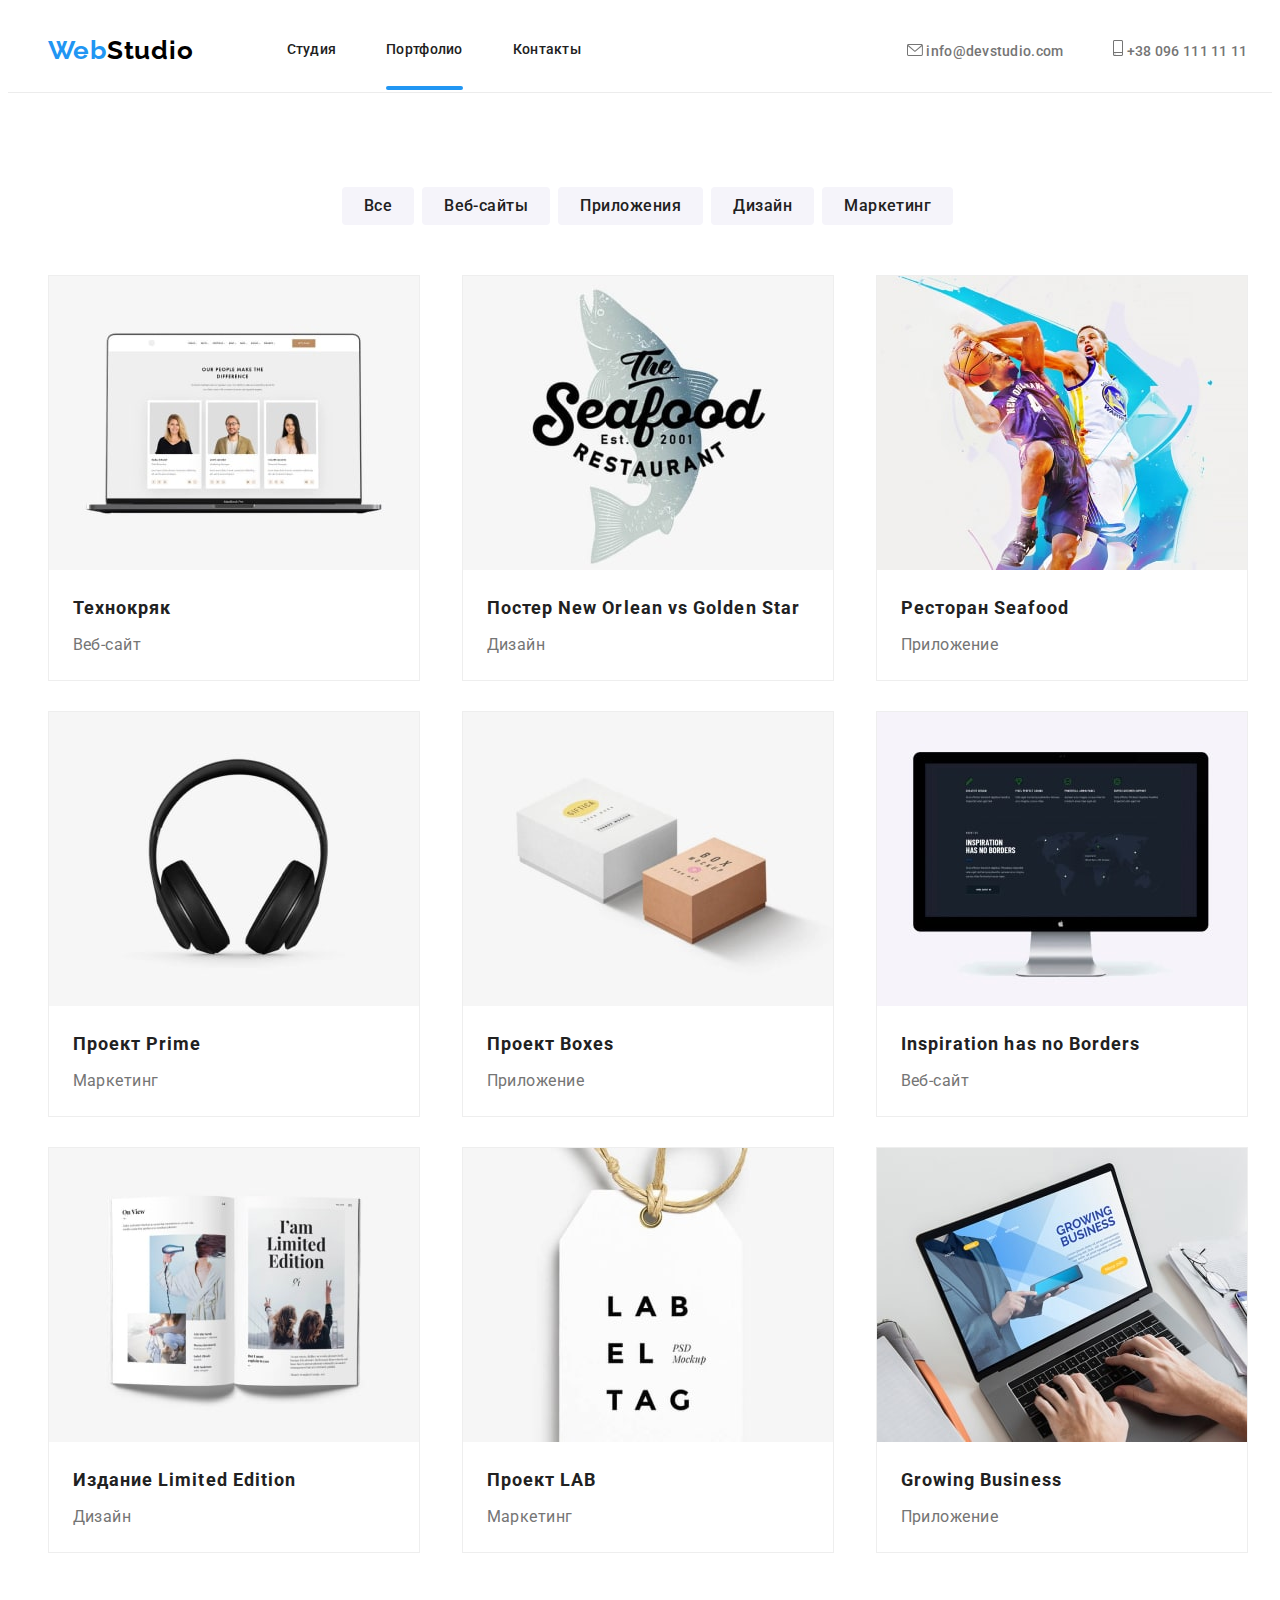
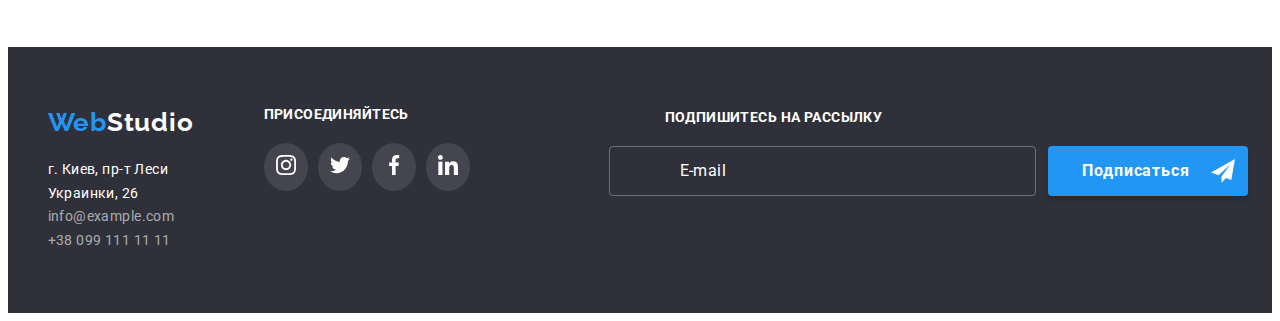
==== commit 46b1fe00: "final" ====
--- a/portfolio.html
+++ b/portfolio.html
@@ -11,7 +11,7 @@
       crossorigin="anonymous"
       referrerpolicy="no-referrer"
     />
-    <link rel="stylesheet" href="./css/styles.css" />
+    <link rel="stylesheet" href="./css/main.min.css" />
     <link rel="preconnect" href="https://fonts.googleapis.com" />
     <link rel="preconnect" href="https://fonts.gstatic.com" crossorigin />
     <link
@@ -25,7 +25,7 @@
     <header class="header">
       <div class="container container--header">
         <nav class="site-nav">
-          <a href="./index.html" lang="en" class="logo link header__logo--head"
+          <a href="./index.html" lang="en" class="logo link header__logo"
             ><span class="logo--web">Web</span>Studio</a
           >
           <ul class="list site-nav__list">
@@ -253,7 +253,7 @@
     <footer class="footer">
       <div class="container container--footer">
         <div>
-          <a href="./index.html" class="logo link logo--footer"
+          <a href="./index.html" class="logo link footer__logo"
             ><span class="logo--web">Web</span>Studio</a
           >
           <address>
--- a/css/main.min.css
+++ b/css/main.min.css
@@ -0,0 +1,3 @@
+h1,h2,h3,h4,h5,h6,p{margin-top:0;margin-bottom:0}ul{margin-top:0;margin-bottom:0;padding-left:0;padding-right:0}body{font-family:"Roboto", "BlinkMacSystemFont", "Segoe UI", "Ubuntu", "Open Sans",+ sans-serif;background-color:#ffffff}.list{list-style:none}.link{text-decoration:none}.logo{font-family:"Raleway";font-weight:700;font-size:26px;line-height:1.19;letter-spacing:0.03em}.logo--web{color:#2196f3}.section{padding-bottom:94px;padding-top:94px}.container{width:1200px;padding-left:15px;padding-left:15px;margin:0 auto}.header{background-color:#ffffff;border-bottom:1px solid #ececec}.container--header{display:-webkit-box;display:-ms-flexbox;display:flex}.header__logo{margin-right:93px;color:#000000}.site-nav__item:not(:last-child){margin-right:50px}.site-nav{display:-webkit-box;display:-ms-flexbox;display:flex;-webkit-box-align:center;-ms-flex-align:center;align-items:center}.site-nav__link{display:block;padding-top:32px;padding-bottom:32px}.site-nav__link:hover,.site-nav__link:focus{color:#2196f3}.site-nav__list{position:relative;display:-webkit-box;display:-ms-flexbox;display:flex}.site-nav__list:not(:last-child){margin-right:50px}.contact-list{display:-webkit-box;display:-ms-flexbox;display:flex;-webkit-box-align:center;-ms-flex-align:center;align-items:center;margin-left:auto}.contact-list__item{display:block;margin-left:50px;padding-top:32px;padding-bottom:32px}.contact-list__icon{fill:currentColor;-webkit-transition-property:fill;transition-property:fill;-webkit-transition-duration:250ms;transition-duration:250ms;-webkit-transition-timing-function:cubic-bezier(0.4, 0, 0.2, 1);transition-timing-function:cubic-bezier(0.4, 0, 0.2, 1)}.contact-list__icon:hover,.contact-list__icon:focus{fill:#2196f3}.site-nav__link{position:relative;font-weight:500;font-size:14px;line-height:1.14;letter-spacing:0.02em;color:#212121;-webkit-transition-property:color;transition-property:color;-webkit-transition-duration:250ms;transition-duration:250ms;-webkit-transition-timing-function:cubic-bezier(0.4, 0, 0.2, 1);transition-timing-function:cubic-bezier(0.4, 0, 0.2, 1)}.site-nav__link--current::after{content:"";position:absolute;bottom:0;display:block;width:100%;height:4px;border-radius:2px;background-color:#2196f3}.contact-list__link{font-weight:500;font-size:14px;line-height:1.14;letter-spacing:0.02em;color:#757575;-webkit-transition-property:color;transition-property:color;-webkit-transition-duration:250ms;transition-duration:250ms;-webkit-transition-timing-function:cubic-bezier(0.4, 0, 0.2, 1);transition-timing-function:cubic-bezier(0.4, 0, 0.2, 1)}.contact-list__link:hover,.contact-list__link:focus{color:#2196f3}.hero-section{padding-top:200px;padding-bottom:200px;background-size:1600px;background-position:center;background-color:#2f303a;background-image:-webkit-gradient(linear, left top, left bottom, from(rgba(47,48,58,0.4)), to(rgba(47,48,58,0.4))),url("../images/main-background.jpg");background-image:linear-gradient(rgba(47,48,58,0.4), rgba(47,48,58,0.4)),url("../images/main-background.jpg")}.hero-title{font-weight:900;font-size:44px;line-height:1.36;text-align:center;letter-spacing:0.06em;text-transform:uppercase;color:#fff}.main-btn{display:-webkit-box;display:-ms-flexbox;display:flex;-webkit-box-align:center;-ms-flex-align:center;align-items:center;-webkit-box-pack:center;-ms-flex-pack:center;justify-content:center;margin:auto;margin-top:30px;padding-top:10px;padding-bottom:10px;padding-left:32px;padding-right:32px;font-family:inherit;font-weight:700;font-size:16px;line-height:1.87;text-align:center;letter-spacing:0.06em;color:#ffffff;background-color:#2196f3;border-radius:4px;border:none;cursor:pointer}.advantages-title{margin-top:30px;font-weight:700;font-size:14px;line-height:1.14;letter-spacing:0.03em;text-transform:uppercase;color:#212121}.advantages-text{margin-top:10px;font-size:14px;line-height:1.71;letter-spacing:0.03em;color:#757575}.item-background{padding:25px 100px;background-size:270px 120px;background-color:#f5f4fa}.about-list{display:-webkit-box;display:-ms-flexbox;display:flex}.about-list .item:not(:last-child){margin-right:30px}.examples-section{padding-top:0;margin-top:0}.examples-title,.team-title{font-weight:700;font-size:36px;line-height:1.17;text-align:center;letter-spacing:0.03em;color:#212121}.examples-list{display:-webkit-box;display:-ms-flexbox;display:flex;margin-top:50px}.examples-list .item:not(:last-child){margin-right:30px}.examples-list>.item{position:relative}.examples-img{display:block}.examples-top-text{position:absolute;bottom:0;width:100%;padding:27px 83px;font-style:700;font-size:14px;line-height:1.14;text-align:center;letter-spacing:0.03em;text-transform:uppercase;color:#ffffff;background-color:rgba(47,48,58,0.8)}.team-section{background-color:#f5f4fa}.team-list{display:-webkit-box;display:-ms-flexbox;display:flex;margin-top:50px}.team-list>.item{background-color:#ffffff;border:1px solid #ffffff;border-bottom-left-radius:4px;border-bottom-right-radius:4px;-webkit-box-shadow:0px 2px 1px rgba(0,0,0,0.2),0px 1px 1px rgba(0,0,0,0.14),0px 1px 3px rgba(0,0,0,0.12);box-shadow:0px 2px 1px rgba(0,0,0,0.2),0px 1px 1px rgba(0,0,0,0.14),0px 1px 3px rgba(0,0,0,0.12)}.team-list>.item:not(:last-child){margin-right:30px}.team-name{padding-top:30px;font-weight:500;font-size:16px;line-height:1.19;text-align:center;letter-spacing:0.03em;color:#212121}.team-job{padding-top:10px;padding-bottom:16px;font-size:16px;line-height:1.18;text-align:center;letter-spacing:0.03em;color:#757575}.social-net-list{display:-webkit-box;display:-ms-flexbox;display:flex;-webkit-box-pack:center;-ms-flex-pack:center;justify-content:center;padding-left:32px;padding-right:32px;padding-bottom:30px}.social-net-list>.item:not(:last-child){margin-right:10px}.social-net{fill:#afb1b8;-webkit-transition-property:fill;transition-property:fill;-webkit-transition-duration:250ms;transition-duration:250ms;-webkit-transition-timing-function:cubic-bezier(0.4, 0, 0.2, 1);transition-timing-function:cubic-bezier(0.4, 0, 0.2, 1)}.social-net:hover,.social-net:focus{fill:#ffffff}.social-net-link{display:-webkit-box;display:-ms-flexbox;display:flex;-webkit-box-pack:center;-ms-flex-pack:center;justify-content:center;-webkit-box-align:center;-ms-flex-align:center;align-items:center;width:44px;height:44px;border-radius:50%;-webkit-transition-property:background-color;transition-property:background-color;-webkit-transition-duration:250ms;transition-duration:250ms;-webkit-transition-timing-function:cubic-bezier(0.4, 0, 0.2, 1);transition-timing-function:cubic-bezier(0.4, 0, 0.2, 1)}.social-net-link:hover,.social-net-link:focus{background-color:#2196f3}.clients-title{font-style:700;font-size:36px;line-height:1.17;text-align:center;letter-spacing:0.03em;color:#212121}.clients-list{display:-webkit-box;display:-ms-flexbox;display:flex;-webkit-box-pack:center;-ms-flex-pack:center;justify-content:center;margin-top:50px}.clients-list>.item{padding:16px 32px;border:1px solid #afb1b8;border-radius:4px;-webkit-transition-property:border;transition-property:border;-webkit-transition-duration:250ms;transition-duration:250ms;-webkit-transition-timing-function:cubic-bezier(0.4, 0, 0.2, 1);transition-timing-function:cubic-bezier(0.4, 0, 0.2, 1)}.clients-list>.item:not(:last-child){margin-right:30px}.clients-icon{fill:#afb1b8;-webkit-transition-property:fill;transition-property:fill;-webkit-transition-duration:250ms;transition-duration:250ms;-webkit-transition-timing-function:cubic-bezier(0.4, 0, 0.2, 1);transition-timing-function:cubic-bezier(0.4, 0, 0.2, 1);cursor:pointer}.clients-list>.item:hover,.clients-list>.item:focus{border:1px solid #2196f3}.clients-icon:hover,.clients-icon:focus{fill:#2196f3}.footer{background-color:#2f303a}.container--footer{display:-webkit-box;display:-ms-flexbox;display:flex;padding-top:60px;padding-bottom:60px}.footer__logo{display:block;margin-bottom:20px;color:#ffffff}.footer__link{margin-top:9px;font-style:normal;font-size:14px;line-height:1.71;letter-spacing:0.03em;color:rgba(255,255,255,0.6)}.footer__address{font-style:normal;font-size:14px;line-height:1.71;letter-spacing:0.03em;color:#ffffff}.footer-social-net__text{font-weight:700;font-size:14px;line-height:1.14;text-transform:uppercase;letter-spacing:0.03em;color:#ffffff}.footer-social-net{margin-left:70px}.footer-social-net__list{display:-webkit-box;display:-ms-flexbox;display:flex;-webkit-box-pack:center;-ms-flex-pack:center;justify-content:center;margin-top:20px}.footer-social-net__item:not(:last-child){margin-right:10px}.footer-social-net__link{display:block;max-width:44px;max-height:44px;padding:12px;background-color:rgba(255,255,255,0.1);border-radius:50%;-webkit-transition-property:background-color;transition-property:background-color;-webkit-transition-duration:250ms;transition-duration:250ms;-webkit-transition-timing-function:cubic-bezier(0.4, 0, 0.2, 1);transition-timing-function:cubic-bezier(0.4, 0, 0.2, 1)}.footer-social-net__link:hover,.footer-social-net__link:focus{background-color:#2196f3}.footer-social-net__icon{fill:#ffffff}.footer-form{width:100%}.footer-form__subscribe{position:relative;display:-webkit-box;display:-ms-flexbox;display:flex;-webkit-box-pack:end;-ms-flex-pack:end;justify-content:flex-end;margin-top:20px}.footer-form__title{margin-left:195px;font-size:14px;text-transform:uppercase;line-height:1.14;letter-spacing:0.03em;color:#ffffff}.footer-form__label{position:absolute;top:50%;left:210px;-webkit-transform:translateY(-50%);transform:translateY(-50%);font-size:16px;line-height:1.25;letter-spacing:0.03em;color:#ffffff}.footer-form__input{width:358px;background-color:inherit;border-style:inset;border:1px solid rgba(255,255,255,0.3);border-radius:4px;padding-left:65px;outline:none}.footer-form__btn{position:relative;-webkit-box-pack:center;-ms-flex-pack:center;justify-content:center;width:200px;height:50px;margin-left:12px;padding-top:10px;padding-bottom:10px;padding-right:29px;font-family:inherit;font-weight:700;font-size:16px;line-height:1.87;text-align:center;letter-spacing:0.06em;color:#ffffff;background-color:#2196f3;border-radius:4px;border:none;cursor:pointer;-webkit-box-shadow:0px 4px 4px rgba(0,0,0,0.15);box-shadow:0px 4px 4px rgba(0,0,0,0.15)}.footer-form__icon{position:absolute;top:50%;right:13px;-webkit-transform:translateY(-50%);transform:translateY(-50%);fill:#ffffff}.button-list{display:-webkit-box;display:-ms-flexbox;display:flex;-webkit-box-pack:center;-ms-flex-pack:center;justify-content:center;margin-bottom:50px}.button-list__btn{display:inline-block;padding:6px 22px;font-family:inherit;font-weight:500;font-size:16px;line-height:1.62;text-align:center;letter-spacing:0.03em;color:#212121;background-color:#f5f4fa;cursor:pointer;border:none;border-radius:4px;-webkit-transition-property:background-color, color, -webkit-box-shadow;transition-property:background-color, color, -webkit-box-shadow;transition-property:background-color, color, box-shadow;transition-property:background-color, color, box-shadow, -webkit-box-shadow;-webkit-transition-duration:250ms;transition-duration:250ms;-webkit-transition-timing-function:cubic-bezier(0.4, 0, 0.2, 1);transition-timing-function:cubic-bezier(0.4, 0, 0.2, 1)}.button-list__btn:hover,.button-list__btn:focus{color:#ffffff;background-color:#2196f3;-webkit-box-shadow:0px 2px 2px rgba(0,0,0,0.12),0px 1px 2px rgba(0,0,0,0.08),0px 3px 1px rgba(0,0,0,0.1);box-shadow:0px 2px 2px rgba(0,0,0,0.12),0px 1px 2px rgba(0,0,0,0.08),0px 3px 1px rgba(0,0,0,0.1)}.button-list__item:not(:last-child){margin-right:8px}.projects-list{display:-webkit-box;display:-ms-flexbox;display:flex;-ms-flex-wrap:wrap;flex-wrap:wrap;-webkit-box-pack:justify;-ms-flex-pack:justify;justify-content:space-between}.projects-list__img{display:block}.projects-list__item{border:1px solid #eeeeee;-webkit-transition-property:-webkit-box-shadow;transition-property:-webkit-box-shadow;transition-property:box-shadow;transition-property:box-shadow, -webkit-box-shadow;-webkit-transition-duration:250ms;transition-duration:250ms;-webkit-transition-timing-function:cubic-bezier(0.4, 0, 0.2, 1);transition-timing-function:cubic-bezier(0.4, 0, 0.2, 1);cursor:pointer}.projects-list__item:nth-child(-n+6){margin-bottom:30px}.projects-list__title{padding-top:20px;padding-bottom:4px;padding-left:24px;font-weight:700;font-size:18px;line-height:2;letter-spacing:0.06em;color:#212121}.projects-list__description{padding-bottom:20px;padding-left:24px;font-size:16px;line-height:1.87;letter-spacing:0.03em;color:#757575}.projects-list__overlay{position:relative;overflow:hidden}.projects-list__text{position:absolute;top:0;left:0;height:100%;padding:63px 24px;background-color:rgba(33,150,243,0.9);color:#ffffff;font-size:18px;line-height:1.56;overflow:hidden;-webkit-transform:translateY(100%);transform:translateY(100%);-webkit-transition-property:-webkit-transform;transition-property:-webkit-transform;transition-property:transform;transition-property:transform, -webkit-transform;-webkit-transition-duration:250ms;transition-duration:250ms;-webkit-transition-timing-function:cubic-bezier(0.4, 0, 0.2, 1);transition-timing-function:cubic-bezier(0.4, 0, 0.2, 1)}.projects-list__item:hover,.projects-list__item:focus{-webkit-box-shadow:1px 4px 6px rgba(0,0,0,0.16),0px 4px 4px rgba(0,0,0,0.06),0px 1px 1px rgba(0,0,0,0.12);box-shadow:1px 4px 6px rgba(0,0,0,0.16),0px 4px 4px rgba(0,0,0,0.06),0px 1px 1px rgba(0,0,0,0.12)}.projects-list__item:hover .projects-list__text,.projects-list__item:focus .projects-list__text{-webkit-transform:translateY(0%);transform:translateY(0%)}.backdrop{position:fixed;top:0;width:100vw;height:100vh;background-color:rgba(0,0,0,0.1);-webkit-transition-property:opacity, visibility;transition-property:opacity, visibility;-webkit-transition-duration:250ms;transition-duration:250ms;-webkit-transition-timing-function:cubic-bezier(0.4, 0, 0.2, 1);transition-timing-function:cubic-bezier(0.4, 0, 0.2, 1)}.modal-window{position:absolute;left:50%;top:50%;width:528px;min-height:581px;padding:40px;background-color:#ffffff;border-radius:4px;-webkit-transform:translate(-50%, -50%);transform:translate(-50%, -50%)}.modal-btn{position:absolute;right:8px;top:8px;width:30px;height:30px;border:1px solid rgba(0,0,0,0.1);background-color:#ffffff;border-radius:50%}.modal-btn>.icon{position:absolute;left:50%;top:50%;-webkit-transform:translate(-50%, -50%);transform:translate(-50%, -50%);cursor:pointer}.modal-btn>.icon:hover{fill:#2196f3}.backdrop.is-hidden{opacity:0;visibility:hidden;pointer-events:none}.form-title{font-size:20px;line-height:1.15;text-align:center;letter-spacing:0.03em;color:#212121}.form-field{position:relative;display:-webkit-box;display:-ms-flexbox;display:flex;-webkit-box-orient:vertical;-webkit-box-direction:normal;-ms-flex-direction:column;flex-direction:column;width:100%;padding-top:10px}.form-field input{margin:0;padding:11px 42px;border:1px solid rgba(33,33,33,0.2);border-radius:4px;-webkit-transition:border 250ms cubic-bezier(0.4, 0, 0.2, 1);transition:border 250ms cubic-bezier(0.4, 0, 0.2, 1)}.form-label{font-size:12px;line-height:1.17;letter-spacing:0.01em;color:#757575}.form-field label{margin-bottom:4px}.form-field .comment-area::-webkit-input-placeholder{padding-top:12px;font-size:12px;line-height:1.17px;letter-spacing:0.01em;color:rgba(117,117,117,0.5)}.form-field .comment-area:-ms-input-placeholder{padding-top:12px;font-size:12px;line-height:1.17px;letter-spacing:0.01em;color:rgba(117,117,117,0.5)}.form-field .comment-area::-ms-input-placeholder{padding-top:12px;font-size:12px;line-height:1.17px;letter-spacing:0.01em;color:rgba(117,117,117,0.5)}.form-field .comment-area::placeholder{padding-top:12px;font-size:12px;line-height:1.17px;letter-spacing:0.01em;color:rgba(117,117,117,0.5)}.form-field>.icon{position:absolute;top:50%;left:15px;-webkit-transform:translateY(50%);transform:translateY(50%);fill:#212121;-webkit-transition:fill 250ms cubic-bezier(0.4, 0, 0.2, 1);transition:fill 250ms cubic-bezier(0.4, 0, 0.2, 1)}.comment-area{width:448px;min-height:120px;padding:12px 16px;font-size:14px;line-height:1.14;letter-spacing:0.01em;color:rgba(117,117,117,0.5);vertical-align:top;border:1px solid rgba(33,33,33,0.2);border-radius:4px;-webkit-transition:border 250ms cubic-bezier(0.4, 0, 0.2, 1);transition:border 250ms cubic-bezier(0.4, 0, 0.2, 1)}.form-field:focus-within .comment-area{border:1px solid #2196f3;outline:none}.agreement{display:inline-block;margin-top:20px;margin-left:8px;font-size:14px;line-height:1.71;letter-spacing:0.03em;color:#757575}.conditions{color:#2196f3;text-decoration:underline;cursor:pointer}.submit-btn{position:relative;display:-webkit-box;display:-ms-flexbox;display:flex;-webkit-box-align:center;-ms-flex-align:center;align-items:center;-webkit-box-pack:center;-ms-flex-pack:center;justify-content:center;margin:auto;margin-top:30px;padding:10px 55px;font-family:inherit;font-weight:700;font-size:16px;line-height:1.87;text-align:center;letter-spacing:0.06em;color:#ffffff;background-color:#2196f3;border-radius:4px;border:none;cursor:pointer;-webkit-box-shadow:0px 4px 4px rgba(0,0,0,0.15);box-shadow:0px 4px 4px rgba(0,0,0,0.15);-webkit-transition:background-color 250ms cubic-bezier(0.4, 0, 0.2, 1);transition:background-color 250ms cubic-bezier(0.4, 0, 0.2, 1)}.submit-btn:hover,.submit-btn:focus{background-color:#188ce8}.form-input:focus{cursor:pointer}.form-field:focus-within>.icon{fill:#2196f3;cursor:pointer}.form-field:focus-within .form-input{border:1px solid #2196f3;outline:none}.checkbox{-webkit-appearance:none;-moz-appearance:none;appearance:none}.agreement{display:-webkit-box;display:-ms-flexbox;display:flex;-webkit-box-align:center;-ms-flex-align:center;align-items:center}.icon-inactive{display:inline-block;width:16px;height:15px;margin-right:7px;border:2px solid #212121;-webkit-box-shadow:0px 4px 4px rgba(0,0,0,0.25);box-shadow:0px 4px 4px rgba(0,0,0,0.25);border-radius:2px}.checkbox:checked+.icon-inactive{background-color:#2196f3;border-color:#2196f3;background-image:url("../images/icon-check.svg");background-size:contain;background-origin:border-box}
+/*# sourceMappingURL=main.min.css.map */